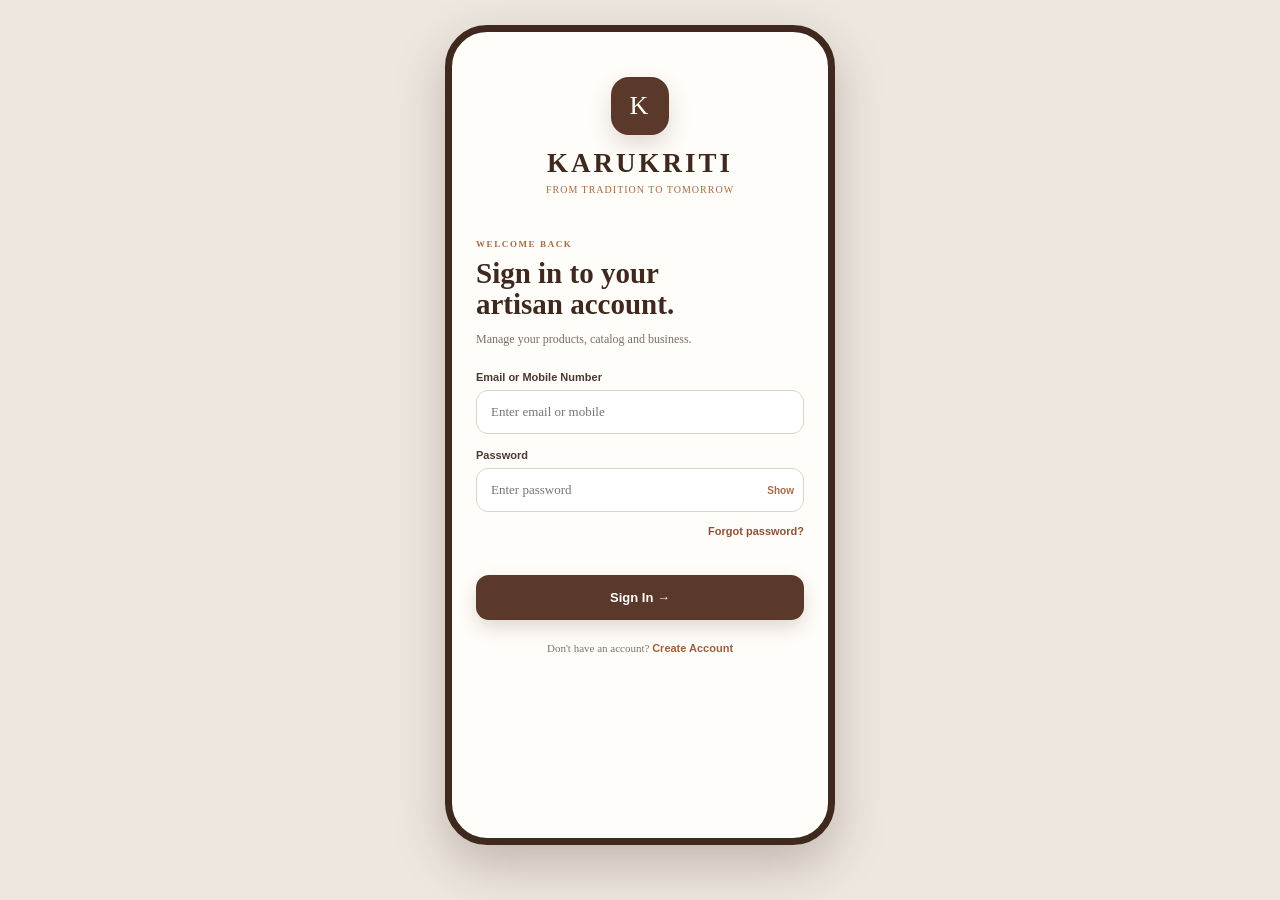
==== Frontend/index.html @ 4dae6626 "All new project uploaded" ====
<!DOCTYPE html>
<html lang="en">

<head>

    <meta charset="UTF-8">

    <meta
        name="viewport"
        content="width=device-width, initial-scale=1.0"
    >

    <title>Karukriti</title>

    <link
        rel="stylesheet"
        href="style.css"
    >

</head>


<body>


<!-- MOBILE APP FRAME -->

<div class="app-shell">


    <!-- ================= HEADER ================= -->

    <header class="home-header">

        <div>

            <div class="brand">
                KARUKRITI
            </div>

            <div class="tagline">
                From Tradition to Tomorrow
            </div>

        </div>


        <div class="notification">
            ♡
        </div>

    </header>



    <!-- ================= MAIN CONTENT ================= -->

    <main class="home-main">


        <!-- GREETING -->

        <section class="welcome">

            <div class="welcome-small">
                NAMASTE, ARTISAN 👋
            </div>

            <h1>
                Let's turn your<br>
                craft into a story.
            </h1>

            <p>
                Showcase your handmade creations
                with the power of AI.
            </p>

        </section>



        <!-- AI HERO CARD -->

        <section class="ai-card">

            <div class="ai-badge">
                ✦ AI POWERED
            </div>


            <h2>
                Create Your<br>
                Smart Catalog
            </h2>


            <p>
                Turn your product photo and details
                into a professional catalog instantly.
            </p>


            <button
                class="hero-button"
                onclick="goTo('add-product.html')"
            >
                Create Catalog →
            </button>

        </section>



        <!-- QUICK ACTIONS -->

        <section class="home-section">

            <div class="section-title">
                Quick Actions
            </div>


            <div class="quick-grid">


                <!-- ADD PRODUCT -->

                <button
                    class="quick-card"
                    onclick="goTo('add-product.html')"
                >

                    <div class="quick-icon">
                        +
                    </div>

                    <strong>
                        Add Product
                    </strong>

                    <span>
                        Add your handmade product
                    </span>

                </button>



                <!-- VOICE -->

                <button
                    class="quick-card"
                    onclick="goTo('add-product.html')"
                >

                    <div class="quick-icon">
                        🎙
                    </div>

                    <strong>
                        Voice Input
                    </strong>

                    <span>
                        Describe your product easily
                    </span>

                </button>


            </div>

        </section>



        <!-- MY PRODUCTS -->

        <section class="home-section">


            <div class="products-heading">

                <div>

                    <div class="section-title">
                        My Products
                    </div>

                    <div class="section-subtitle">
                        Your digital shelf
                    </div>

                </div>


                <button
                    class="view-all"
                    onclick="goTo('products.html')"
                >
                    View All →
                </button>

            </div>



            <!-- PRODUCT PREVIEW -->

            <div
                id="homeProducts"
                class="home-product-list"
            >
            </div>


        </section>


    </main>



    <!-- ================= BOTTOM NAVIGATION ================= -->

    <nav class="bottom-nav">


        <!-- HOME -->

        <button
            class="nav-item active"
            onclick="goTo('index.html')"
        >

            <span>⌂</span>

            <small>
                Home
            </small>

        </button>



        <!-- PRODUCTS -->

        <button
            class="nav-item"
            onclick="goTo('products.html')"
        >

            <span>▣</span>

            <small>
                Products
            </small>

        </button>



        <!-- CENTER PLUS -->

        <button
            class="nav-add"
            onclick="goTo('add-product.html')"
            aria-label="Add Product"
        >

            <span>
                +
            </span>

        </button>



        <!-- ORDERS -->

        <button
            class="nav-item"
            onclick="goTo('orders.html')"
        >

            <span>♧</span>

            <small>
                Orders
            </small>

        </button>



        <!-- PROFILE -->

        <button
            class="nav-item"
            onclick="goTo('profile.html')"
        >

            <span>♙</span>

            <small>
                Profile
            </small>

        </button>


    </nav>


</div>



<!-- JAVASCRIPT -->

<script src="script.js"></script>


</body>

</html>
---- Frontend/style.css ----
* {
    margin: 0;
    padding: 0;
    box-sizing: border-box;
}

html,
body {
    width: 100%;
    min-height: 100%;
}

body {
    background: #eee7df;
    font-family: Arial, Helvetica, sans-serif;
    color: #3f291f;
}


/* =========================================
   MOBILE PHONE APP
========================================= */

.app-shell {
    width: 390px;
    height: 820px;

    position: relative;

    margin: 25px auto;

    background: #fffdf9;

    border: 7px solid #3f291f;

    border-radius: 42px;

    overflow: hidden;

    box-shadow:
        0 20px 50px rgba(63, 41, 31, 0.25);
}


/* =========================================
   HOME HEADER
========================================= */

.home-header {
    height: 72px;

    padding: 17px 20px;

    display: flex;

    align-items: center;

    justify-content: space-between;
}


.brand {
    font-family: Georgia, serif;

    font-size: 21px;

    font-weight: bold;

    letter-spacing: 1px;

    color: #6f4632;
}


.tagline {
    margin-top: 2px;

    font-family: Georgia, serif;

    font-size: 8px;

    letter-spacing: .8px;

    color: #a18368;
}


.notification {
    width: 34px;
    height: 34px;

    border-radius: 50%;

    background: #f5ede3;

    display: flex;

    align-items: center;

    justify-content: center;

    color: #6f4632;

    font-size: 17px;
}


/* =========================================
   MAIN
========================================= */

.home-main {
    height: calc(100% - 140px);

    overflow-y: auto;

    padding: 4px 18px 90px;

    scrollbar-width: none;
}

.home-main::-webkit-scrollbar {
    display: none;
}


/* =========================================
   WELCOME
========================================= */

.welcome {
    padding: 10px 2px 18px;
}


.welcome-small {
    font-size: 8px;

    font-weight: bold;

    letter-spacing: 1.3px;

    color: #a18368;

    margin-bottom: 7px;
}


.welcome h1 {
    font-family: Georgia, serif;

    font-size: 28px;

    line-height: 1.12;

    color: #3f291f;

    margin-bottom: 8px;
}


.welcome p {
    font-size: 10px;

    line-height: 1.5;

    color: #8d7b6e;

    max-width: 270px;
}


/* =========================================
   AI CARD
========================================= */

.ai-card {
    background: #6f4632;

    border-radius: 22px;

    padding: 21px 20px;

    color: white;

    min-height: 185px;

    position: relative;

    overflow: hidden;

    margin-bottom: 22px;
}


.ai-card::after {
    content: "";

    position: absolute;

    width: 120px;
    height: 120px;

    border: 1px solid rgba(255,255,255,.12);

    border-radius: 50%;

    right: -45px;
    top: -45px;
}


.ai-badge {
    font-size: 8px;

    letter-spacing: 1.4px;

    font-weight: bold;

    opacity: .8;

    margin-bottom: 8px;
}


.ai-card h2 {
    font-family: Georgia, serif;

    font-size: 24px;

    line-height: 1.1;

    margin-bottom: 8px;
}


.ai-card p {
    font-size: 9px;

    line-height: 1.5;

    max-width: 235px;

    opacity: .85;

    margin-bottom: 14px;
}


.hero-button {
    border: none;

    background: #f3e5d3;

    color: #6f4632;

    border-radius: 20px;

    padding: 10px 15px;

    font-size: 9px;

    font-weight: bold;

    cursor: pointer;
}


/* =========================================
   SECTION
========================================= */

.home-section {
    margin-bottom: 21px;
}


.section-title {
    font-family: Georgia, serif;

    font-size: 20px;

    font-weight: bold;

    color: #3f291f;

    margin-bottom: 4px;
}


.section-subtitle {
    font-size: 8px;

    color: #9b8a7d;
}


/* =========================================
   QUICK ACTIONS
========================================= */

.quick-grid {
    display: grid;

    grid-template-columns: 1fr 1fr;

    gap: 10px;

    margin-top: 11px;
}


.quick-card {
    border: 1px solid #eadfd4;

    background: #fff;

    border-radius: 17px;

    min-height: 122px;

    padding: 14px;

    text-align: left;

    cursor: pointer;

    display: flex;

    flex-direction: column;

    align-items: flex-start;
}


.quick-card:hover {
    background: #fffaf3;
}


.quick-icon {
    width: 34px;
    height: 34px;

    border-radius: 11px;

    background: #f5ede3;

    display: flex;

    align-items: center;

    justify-content: center;

    color: #6f4632;

    font-size: 20px;

    margin-bottom: 12px;
}


.quick-card strong {
    font-size: 12px;

    color: #3f291f;

    margin-bottom: 5px;
}


.quick-card span {
    font-size: 8px;

    line-height: 1.4;

    color: #9a887b;
}


/* =========================================
   PRODUCTS HEADING
========================================= */

.products-heading {
    display: flex;

    align-items: flex-end;

    justify-content: space-between;

    margin-bottom: 11px;
}


.view-all {
    border: none;

    background: transparent;

    color: #6f4632;

    font-size: 9px;

    font-weight: bold;

    cursor: pointer;
}


/* =========================================
   HOME PRODUCT LIST
========================================= */

.home-product-list {
    display: flex;

    flex-direction: column;

    gap: 9px;
}


.home-product {
    min-height: 82px;

    background: #fff;

    border: 1px solid #eadfd4;

    border-radius: 16px;

    padding: 10px;

    display: flex;

    align-items: center;

    gap: 12px;
}


.home-product-icon {
    width: 58px;
    height: 58px;

    border-radius: 14px;

    background: #f3e9dc;

    display: flex;

    align-items: center;

    justify-content: center;

    font-size: 27px;

    flex-shrink: 0;
}


.home-product-info {
    display: flex;

    flex-direction: column;

    gap: 3px;

    min-width: 0;
}


.home-product-info strong {
    font-family: Georgia, serif;

    font-size: 11px;

    line-height: 1.3;

    color: #3f291f;
}


.home-product-info span {
    font-size: 8px;

    color: #9b897b;
}


.home-product-info b {
    font-size: 11px;

    color: #6f4632;
}


/* =========================================
   BOTTOM NAVIGATION
========================================= */

.bottom-nav {
    position: absolute;

    left: 0;
    right: 0;
    bottom: 0;

    height: 70px;

    background: rgba(255, 253, 249, .98);

    border-top: 1px solid #e8ddd2;

    display: grid;

    grid-template-columns:
        1fr 1fr 1fr 1fr 1fr;

    align-items: center;

    padding: 5px 7px;

    z-index: 100;
}


.nav-item {
    height: 58px;

    border: none;

    background: transparent;

    color: #a18f82;

    display: flex;

    flex-direction: column;

    align-items: center;

    justify-content: center;

    gap: 4px;

    cursor: pointer;
}


.nav-item span {
    font-size: 18px;

    line-height: 1;
}


.nav-item small {
    font-size: 7px;

    font-weight: bold;
}


.nav-item.active {
    color: #6f4632;
}


/* =========================================
   CENTER PLUS
========================================= */

.nav-add {
    width: 50px;
    height: 50px;

    justify-self: center;

    align-self: center;

    border-radius: 50%;

    background: #6f4632;

    color: white;

    box-shadow:
        0 7px 16px rgba(63, 41, 31, .25);

    display: flex;

    align-items: center;

    justify-content: center;
}


.nav-add span {
    font-size: 29px;

    font-weight: 300;
}


.nav-add:hover {
    transform: scale(1.04);
}


/* =========================================
   COMMON OTHER PAGES
========================================= */

.top-header {
    height: 68px;

    padding: 15px 18px;

    display: flex;

    align-items: center;

    justify-content: space-between;
}


.brand-small {
    font-family: Georgia, serif;

    font-size: 19px;

    font-weight: bold;

    color: #6f4632;
}


.brand-small + .brand-tagline {
    font-size: 7px;

    color: #a18368;

    letter-spacing: .7px;
}


.header-icon {
    width: 34px;
    height: 34px;

    border-radius: 50%;

    border: 1px solid #e2d3c5;

    background: #f8f1e7;

    color: #6f4632;

    font-size: 20px;

    cursor: pointer;
}


/* =========================================
   RESPONSIVE
========================================= */

@media (max-height: 850px) {

    .app-shell {
        height: calc(100vh - 20px);

        margin: 10px auto;
    }

}


@media (max-width: 430px) {

    body {
        background: #fffdf9;
    }

    .app-shell {
        width: 100vw;

        height: 100vh;

        margin: 0;

        border: none;

        border-radius: 0;

        box-shadow: none;
    }

}
/* =========================================
   SMART CATALOG PAGE
========================================= */

.catalog-main {
    height: calc(100% - 140px);

    overflow-y: auto;

    padding: 12px 18px 95px;

    scrollbar-width: none;
}

.catalog-main::-webkit-scrollbar {
    display: none;
}


.catalog-title {
    font-family: Georgia, serif;

    font-size: 27px;

    line-height: 1.12;

    color: #3f291f;

    margin-bottom: 7px;
}


.catalog-subtitle {
    font-size: 10px;

    line-height: 1.5;

    color: #8d7b6e;

    margin-bottom: 17px;
}


/* CATALOG CARD */

.catalog-card {
    background: white;

    border: 1px solid #eadfd4;

    border-radius: 21px;

    overflow: hidden;

    margin-bottom: 15px;

    box-shadow:
        0 5px 18px rgba(63, 41, 31, .06);
}


.catalog-image-wrap {
    width: 100%;

    height: 190px;

    background: #f4eadf;

    position: relative;

    overflow: hidden;
}


.catalog-image-wrap img {
    width: 100%;

    height: 100%;

    object-fit: cover;

    display: block;
}


.ai-photo-badge {
    position: absolute;

    left: 10px;
    bottom: 10px;

    background: rgba(63, 41, 31, .85);

    color: white;

    border-radius: 15px;

    padding: 6px 9px;

    font-size: 8px;

    font-weight: bold;
}


.catalog-content {
    padding: 16px;
}


.catalog-category {
    display: inline-block;

    background: #f4eadf;

    color: #8b6248;

    padding: 5px 9px;

    border-radius: 12px;

    font-size: 8px;

    font-weight: bold;

    margin-bottom: 8px;
}


.catalog-content h2 {
    font-family: Georgia, serif;

    font-size: 20px;

    color: #3f291f;

    line-height: 1.2;

    margin-bottom: 8px;
}


.catalog-content p {
    font-size: 9px;

    line-height: 1.55;

    color: #827166;

    margin-bottom: 15px;
}


/* PRICE */

.price-section {
    border-top: 1px solid #eee3d8;

    padding-top: 13px;

    display: flex;

    align-items: center;

    justify-content: space-between;
}


.price-label {
    display: block;

    font-size: 8px;

    color: #9b897b;

    margin-bottom: 3px;
}


.price-section strong {
    font-family: Georgia, serif;

    font-size: 23px;

    color: #6f4632;
}


.price-tag {
    background: #edf3e8;

    color: #58704e;

    border-radius: 12px;

    padding: 6px 8px;

    font-size: 7px;

    font-weight: bold;
}


/* MARKET RANGE */

.market-range {
    display: flex;

    justify-content: space-between;

    align-items: center;

    margin-top: 10px;

    padding-top: 10px;

    border-top: 1px solid #f0e7df;

    font-size: 8px;

    color: #9b897b;
}


.market-range strong {
    font-size: 9px;

    color: #6f4632;
}


/* FEATURES */

.catalog-features {
    display: flex;

    flex-direction: column;

    gap: 8px;

    margin-bottom: 15px;
}


.feature-item {
    min-height: 55px;

    background: #fff;

    border: 1px solid #eadfd4;

    border-radius: 14px;

    padding: 9px 11px;

    display: flex;

    align-items: center;

    gap: 10px;
}


.feature-icon {
    width: 32px;
    height: 32px;

    flex-shrink: 0;

    border-radius: 10px;

    background: #f4eadf;

    color: #6f4632;

    display: flex;

    align-items: center;

    justify-content: center;

    font-weight: bold;

    font-size: 14px;
}


.feature-item div:nth-child(2) {
    flex: 1;
}


.feature-item strong {
    display: block;

    font-size: 10px;

    color: #4a3024;

    margin-bottom: 3px;
}


.feature-item span {
    display: block;

    font-size: 7px;

    color: #9b897b;
}


.feature-item b {
    color: #64845b;

    font-size: 13px;
}


/* PUBLISH */

.publish-button {
    width: 100%;

    border: none;

    background: #6f4632;

    color: white;

    padding: 13px;

    border-radius: 18px;

    font-size: 11px;

    font-weight: bold;

    cursor: pointer;

    margin-bottom: 8px;
}


.publish-button span {
    margin-left: 7px;

    font-size: 15px;
}


.edit-catalog-button {
    width: 100%;

    border: 1px solid #d9c7b6;

    background: transparent;

    color: #6f4632;

    padding: 10px;

    border-radius: 17px;

    font-size: 9px;

    font-weight: bold;

    cursor: pointer;

    margin-bottom: 8px;
}
/* =========================================
   PRODUCTS MOBILE PAGE
========================================= */

.products-main {
    height: calc(100% - 140px);

    overflow-y: auto;

    padding: 14px 18px 95px;

    scrollbar-width: none;
}

.products-main::-webkit-scrollbar {
    display: none;
}


/* PAGE HEADING */

.products-heading {
    margin-bottom: 15px;
}

.products-heading h1 {
    font-family: Georgia, serif;

    font-size: 28px;

    color: #3f291f;

    margin: 0 0 4px;
}

.products-heading p {
    font-size: 9px;

    color: #9a887b;

    margin: 0;
}


/* SELLER */

.seller-card {
    position: relative;

    display: flex;

    align-items: center;

    gap: 11px;

    background: #fffaf4;

    border: 1px solid #eadfd4;

    border-radius: 18px;

    padding: 12px;

    margin-bottom: 12px;
}


.seller-avatar {
    width: 45px;
    height: 45px;

    flex-shrink: 0;

    border-radius: 50%;

    background: #eadbc9;

    display: flex;

    align-items: center;

    justify-content: center;

    color: #6f4632;

    font-family: Georgia, serif;

    font-weight: bold;

    font-size: 15px;
}


.seller-info {
    flex: 1;
}


.seller-info h2 {
    margin: 0 0 3px;

    font-family: Georgia, serif;

    font-size: 14px;

    color: #3f291f;
}


.seller-info p {
    margin: 0 0 2px;

    font-size: 8px;

    color: #6f625a;
}


.seller-info span {
    font-size: 7px;

    color: #a08e80;
}


.verified-mark {
    width: 21px;
    height: 21px;

    border-radius: 50%;

    background: #6f4632;

    color: white;

    display: flex;

    align-items: center;

    justify-content: center;

    font-size: 10px;
}


/* STATS */

.product-stats {
    display: grid;

    grid-template-columns:
        repeat(3, 1fr);

    gap: 7px;

    margin-bottom: 20px;
}


.stat-box {
    background: white;

    border: 1px solid #eadfd4;

    border-radius: 13px;

    padding: 10px 5px;

    text-align: center;
}


.stat-box strong {
    display: block;

    font-family: Georgia, serif;

    color: #6f4632;

    font-size: 15px;

    margin-bottom: 3px;
}


.stat-box span {
    display: block;

    font-size: 7px;

    color: #9a887b;

    text-transform: uppercase;

    letter-spacing: .5px;
}


/* COLLECTION */

.section-heading {
    display: flex;

    justify-content: space-between;

    align-items: end;

    margin-bottom: 11px;
}


.section-heading span {
    display: block;

    font-size: 7px;

    font-weight: bold;

    letter-spacing: 1.2px;

    color: #a0836c;

    margin-bottom: 3px;
}


.section-heading h2 {
    margin: 0;

    font-family: Georgia, serif;

    font-size: 22px;

    color: #3f291f;
}


.section-heading button {
    border: none;

    background: #f1e6da;

    color: #6f4632;

    border-radius: 13px;

    padding: 7px 10px;

    font-size: 8px;

    font-weight: bold;

    cursor: pointer;
}


/* PRODUCT GRID */

.product-grid {
    display: flex;

    flex-direction: column;

    gap: 9px;
}


/* PRODUCT CARD */

.product-card {
    position: relative;

    display: flex;

    align-items: center;

    gap: 11px;

    min-height: 83px;

    padding: 10px;

    background: white;

    border: 1px solid #eadfd4;

    border-radius: 17px;

    box-shadow:
        0 4px 15px rgba(63,41,31,.05);
}


.product-image {
    width: 64px;
    height: 64px;

    flex-shrink: 0;

    border-radius: 13px;

    background: #f2e7da;

    display: flex;

    align-items: center;

    justify-content: center;

    overflow: hidden;

    font-size: 23px;
}


.product-image img {
    width: 100%;
    height: 100%;

    object-fit: cover;
}


.product-card-body {
    flex: 1;

    min-width: 0;
}


.product-category {
    display: inline-block;

    font-size: 7px;

    color: #8c6953;

    background: #f5ece3;

    border-radius: 8px;

    padding: 3px 6px;

    margin-bottom: 4px;
}


.product-card-body h3 {
    margin: 0 0 4px;

    font-family: Georgia, serif;

    font-size: 12px;

    color: #3f291f;

    white-space: nowrap;

    overflow: hidden;

    text-overflow: ellipsis;
}


.product-price {
    font-size: 12px;

    font-weight: bold;

    color: #6f4632;
}


.product-status {
    display: inline-block;

    margin-top: 4px;

    font-size: 7px;

    color: #58704e;

    background: #edf3e8;

    padding: 3px 6px;

    border-radius: 8px;
}


.product-card .edit-btn {
    position: absolute;

    right: 10px;

    bottom: 10px;

    border: none;

    background: transparent;

    color: #8b6b56;

    font-size: 8px;

    cursor: pointer;
}


/* EMPTY */

.empty-products {
    text-align: center;

    background: #fffaf4;

    border: 1px dashed #dbc8b7;

    border-radius: 18px;

    padding: 25px 18px;

    margin-top: 10px;
}


.empty-icon {
    font-size: 29px;

    margin-bottom: 7px;
}


.empty-products h3 {
    font-family: Georgia, serif;

    color: #4a3024;

    font-size: 15px;

    margin: 0 0 5px;
}


.empty-products p {
    color: #9a887b;

    font-size: 8px;

    line-height: 1.5;

    margin: 0 auto 13px;

    max-width: 220px;
}


.primary-btn {
    border: none;

    background: #6f4632;

    color: white;

    border-radius: 15px;

    padding: 9px 13px;

    font-size: 8px;

    font-weight: bold;

    cursor: pointer;
}
/* =========================================
   PROFILE MOBILE PAGE
========================================= */

.profile-main {
    height: calc(100% - 140px);

    overflow-y: auto;

    padding: 14px 18px 95px;

    scrollbar-width: none;
}

.profile-main::-webkit-scrollbar {
    display: none;
}


.profile-page-title {
    margin-bottom: 15px;
}

.profile-page-title > span {
    display: block;

    font-size: 7px;

    font-weight: bold;

    letter-spacing: 1.3px;

    color: #a0836c;

    margin-bottom: 4px;
}

.profile-page-title h1 {
    font-family: Georgia, serif;

    font-size: 28px;

    color: #3f291f;
}


/* PROFILE */

.profile-main-card {
    position: relative;

    display: flex;

    align-items: center;

    gap: 11px;

    background: #fffaf4;

    border: 1px solid #eadfd4;

    border-radius: 19px;

    padding: 15px 12px;

    margin-bottom: 9px;
}


.profile-avatar {
    width: 54px;
    height: 54px;

    flex-shrink: 0;

    border-radius: 50%;

    background: #eadbc9;

    display: flex;

    align-items: center;

    justify-content: center;

    font-family: Georgia, serif;

    font-size: 17px;

    font-weight: bold;

    color: #6f4632;
}


.profile-details {
    flex: 1;

    min-width: 0;
}


.profile-details h2 {
    font-family: Georgia, serif;

    font-size: 15px;

    color: #3f291f;

    margin-bottom: 3px;
}


.profile-details p {
    font-size: 8px;

    color: #706259;

    margin-bottom: 3px;
}


.profile-details span {
    font-size: 7px;

    color: #9a887b;
}


.edit-profile-btn {
    border: 1px solid #d9c7b6;

    background: white;

    color: #6f4632;

    border-radius: 12px;

    padding: 6px 8px;

    font-size: 7px;

    font-weight: bold;

    cursor: pointer;
}


/* VERIFIED */

.verified-profile {
    display: flex;

    align-items: center;

    gap: 9px;

    padding: 10px 12px;

    background: #f1f5ed;

    border-radius: 14px;

    margin-bottom: 10px;
}


.verified-icon {
    width: 28px;
    height: 28px;

    border-radius: 50%;

    background: #6b865f;

    color: white;

    display: flex;

    align-items: center;

    justify-content: center;

    font-size: 12px;
}


.verified-profile strong {
    display: block;

    font-size: 9px;

    color: #4e6547;

    margin-bottom: 2px;
}


.verified-profile span {
    display: block;

    font-size: 7px;

    color: #80917a;
}


/* STATS */

.profile-stats {
    display: grid;

    grid-template-columns: repeat(3, 1fr);

    gap: 7px;

    margin-bottom: 17px;
}


.profile-stat {
    background: white;

    border: 1px solid #eadfd4;

    border-radius: 13px;

    text-align: center;

    padding: 10px 4px;
}


.profile-stat strong {
    display: block;

    font-family: Georgia, serif;

    font-size: 17px;

    color: #6f4632;

    margin-bottom: 3px;
}


.profile-stat span {
    font-size: 7px;

    color: #9a887b;

    text-transform: uppercase;
}


/* AI MANAGER */

.business-manager {
    background: #6f4632;

    border-radius: 19px;

    padding: 16px;

    color: white;

    margin-bottom: 18px;
}


.manager-top {
    display: flex;

    align-items: center;

    gap: 9px;

    margin-bottom: 10px;
}


.manager-icon {
    width: 35px;
    height: 35px;

    border-radius: 11px;

    background: rgba(255,255,255,.14);

    display: flex;

    align-items: center;

    justify-content: center;

    font-size: 17px;
}


.manager-top span {
    display: block;

    font-size: 6px;

    letter-spacing: 1.2px;

    opacity: .7;

    margin-bottom: 3px;
}


.manager-top h2 {
    font-family: Georgia, serif;

    font-size: 14px;
}


.business-manager p {
    font-size: 8px;

    line-height: 1.5;

    opacity: .82;

    margin-bottom: 12px;
}


.business-manager button {
    border: none;

    background: #f3e5d3;

    color: #6f4632;

    border-radius: 14px;

    padding: 9px 11px;

    font-size: 8px;

    font-weight: bold;

    cursor: pointer;
}


/* SETTINGS */

.settings-section {
    margin-bottom: 17px;
}


.settings-title {
    font-size: 7px;

    font-weight: bold;

    letter-spacing: 1.2px;

    color: #a0836c;

    margin-bottom: 8px;
}


.settings-list {
    background: white;

    border: 1px solid #eadfd4;

    border-radius: 16px;

    overflow: hidden;
}


.setting-item {
    width: 100%;

    border: none;

    border-bottom: 1px solid #f0e7df;

    background: white;

    padding: 10px 11px;

    display: flex;

    align-items: center;

    justify-content: space-between;

    cursor: pointer;
}


.setting-item:last-child {
    border-bottom: none;
}


.setting-left {
    display: flex;

    align-items: center;

    gap: 9px;
}


.setting-icon {
    width: 30px;
    height: 30px;

    border-radius: 9px;

    background: #f5ede3;

    display: flex;

    align-items: center;

    justify-content: center;

    color: #6f4632;

    font-size: 13px;
}


.setting-item strong {
    display: block;

    text-align: left;

    font-size: 9px;

    color: #4a3024;

    margin-bottom: 2px;
}


.setting-item span {
    display: block;

    text-align: left;

    font-size: 7px;

    color: #9a887b;
}


.setting-item > b {
    color: #aa9586;

    font-size: 15px;
}


/* ABOUT */

.about-card {
    text-align: center;

    background: #fffaf4;

    border: 1px solid #eadfd4;

    border-radius: 17px;

    padding: 16px 12px;

    margin-bottom: 8px;
}


.about-logo {
    width: 31px;
    height: 31px;

    margin: 0 auto 7px;

    border-radius: 10px;

    background: #6f4632;

    color: white;

    display: flex;

    align-items: center;

    justify-content: center;

    font-family: Georgia, serif;

    font-weight: bold;
}


.about-card h3 {
    font-family: Georgia, serif;

    font-size: 12px;

    color: #4a3024;

    margin-bottom: 4px;
}


.about-card p {
    font-size: 8px;

    color: #9a887b;

    margin-bottom: 6px;
}


.about-card small {
    font-size: 6px;

    color: #b09e90;
}
/* =====================================================
   ADD PRODUCT PAGE - UI FIX
   ===================================================== */

.add-product-main {
    padding: 22px 20px 105px;
    overflow-y: auto;
    height: calc(100% - 70px);
}

.step-label {
    font-size: 11px;
    font-weight: 800;
    letter-spacing: 1.5px;
    color: #a66a45;
    margin-bottom: 8px;
}

.add-title {
    font-family: Georgia, "Times New Roman", serif;
    font-size: 32px;
    line-height: 1.05;
    color: #3f291f;
    margin: 0 0 10px;
    font-weight: 700;
}

.add-subtitle {
    font-size: 14px;
    line-height: 1.5;
    color: #766a62;
    margin: 0 0 20px;
}


/* PHOTO UPLOAD */

.upload-card {
    position: relative;
    background: #f7eee4;
    border: 1.5px dashed #c99c79;
    border-radius: 20px;
    min-height: 170px;
    padding: 18px;
    text-align: center;
    margin-bottom: 20px;
    overflow: hidden;
}

.upload-card input[type="file"] {
    display: none;
}

.upload-card label {
    cursor: pointer;
    display: flex;
    flex-direction: column;
    align-items: center;
    justify-content: center;
    min-height: 130px;
}

.upload-icon {
    width: 55px;
    height: 55px;
    border-radius: 50%;
    background: #ead8c6;
    display: flex;
    align-items: center;
    justify-content: center;
    font-size: 25px;
    margin-bottom: 10px;
}

.upload-card strong {
    display: block;
    font-size: 15px;
    color: #3f291f;
    margin-bottom: 5px;
}

.upload-card p {
    font-size: 12px;
    color: #8a7a70;
    margin: 0;
}

.upload-button {
    display: inline-block;
    margin-top: 12px;
    padding: 9px 17px;
    background: #5a382a;
    color: white;
    border-radius: 10px;
    font-size: 12px;
    font-weight: 700;
}


/* IMAGE PREVIEW */

.image-preview {
    width: 100%;
    min-height: 150px;
    border-radius: 16px;
    overflow: hidden;
    margin-bottom: 10px;
}

.image-preview img {
    width: 100%;
    height: 180px;
    object-fit: cover;
    display: block;
}


/* FORM */

.form-group {
    margin-bottom: 17px;
}

.form-group label,
.label-row label {
    display: block;
    font-size: 12px;
    font-weight: 800;
    color: #4a3930;
    margin-bottom: 7px;
}

.form-group input,
.form-group select,
.form-group textarea {
    width: 100%;
    box-sizing: border-box;
    border: 1px solid #dfd2c8;
    background: #fffdf9;
    border-radius: 12px;
    padding: 13px 14px;
    font-family: inherit;
    font-size: 14px;
    color: #3f291f;
    outline: none;
}

.form-group input:focus,
.form-group select:focus,
.form-group textarea:focus {
    border-color: #a66a45;
    box-shadow: 0 0 0 3px rgba(166, 106, 69, 0.10);
}

.form-group textarea {
    min-height: 105px;
    resize: vertical;
}


/* PRICE */

.price-input {
    position: relative;
}

.price-input span {
    position: absolute;
    left: 14px;
    top: 50%;
    transform: translateY(-50%);
    font-weight: 700;
    color: #76513d;
}

.price-input input {
    padding-left: 30px;
}


/* DESCRIPTION HEADER */

.label-row {
    display: flex;
    justify-content: space-between;
    align-items: center;
    margin-bottom: 7px;
}

.label-row label {
    margin-bottom: 0;
}


/* VOICE */

.voice-button {
    border: 1px solid #cfa88d;
    background: #f8eee5;
    color: #704735;
    border-radius: 9px;
    padding: 6px 10px;
    font-size: 11px;
    font-weight: 700;
    cursor: pointer;
}

.voice-button:hover {
    background: #ead8c6;
}


/* AI INFO */

.ai-info-box {
    display: flex;
    gap: 12px;
    align-items: flex-start;
    background: #f3e8db;
    border-radius: 15px;
    padding: 15px;
    margin: 18px 0;
}

.ai-info-box::before {
    content: "✦";
    width: 30px;
    height: 30px;
    min-width: 30px;
    border-radius: 50%;
    background: #5a382a;
    color: white;
    display: flex;
    align-items: center;
    justify-content: center;
}

.ai-info-box strong {
    display: block;
    font-size: 13px;
    color: #3f291f;
    margin-bottom: 4px;
}

.ai-info-box p {
    margin: 0;
    font-size: 11px;
    line-height: 1.45;
    color: #75685f;
}


/* GENERATE BUTTON */

.generate-button {
    width: 100%;
    border: none;
    background: #5a382a;
    color: white;
    border-radius: 14px;
    padding: 15px;
    font-size: 14px;
    font-weight: 800;
    letter-spacing: .2px;
    cursor: pointer;
    box-shadow: 0 8px 18px rgba(90, 56, 42, 0.18);
    margin-bottom: 10px;
}

.generate-button:hover {
    background: #472b20;
}

.generate-button:active {
    transform: scale(.98);
}


/* SCROLLBAR */

.add-product-main::-webkit-scrollbar {
    width: 4px;
}

.add-product-main::-webkit-scrollbar-thumb {
    background: #c9b2a2;
    border-radius: 10px;
}


/* MOBILE */

@media (max-width: 430px) {

    .add-product-main {
        padding-left: 18px;
        padding-right: 18px;
    }

    .add-title {
        font-size: 29px;
    }

}
/* =====================================================
   OTHER CATEGORY - COMING SOON
   ===================================================== */

.coming-soon-card {
    display: none;
    align-items: center;
    gap: 12px;

    background: linear-gradient(
        135deg,
        #f8eee4,
        #fffaf4
    );

    border: 1px solid #e2cbb9;
    border-radius: 16px;

    padding: 14px;
    margin-top: -7px;
    margin-bottom: 18px;

    animation: comingSoonIn 0.3s ease;
}


.coming-soon-icon {
    width: 42px;
    height: 42px;
    min-width: 42px;

    border-radius: 13px;

    background: #5a382a;
    color: #fff;

    display: flex;
    align-items: center;
    justify-content: center;

    font-size: 20px;

    box-shadow:
        0 6px 14px rgba(90, 56, 42, 0.18);
}


.coming-soon-content {
    flex: 1;
}


.coming-soon-badge {
    display: inline-block;

    font-size: 8px;
    font-weight: 800;
    letter-spacing: 1.2px;

    color: #9b6748;

    background: #ead8c6;

    padding: 4px 7px;
    border-radius: 5px;

    margin-bottom: 5px;
}


.coming-soon-content h3 {
    margin: 0 0 4px;

    font-size: 13px;
    font-weight: 800;

    color: #3f291f;
}


.coming-soon-content p {
    margin: 0;

    font-size: 10px;
    line-height: 1.4;

    color: #81736a;
}


@keyframes comingSoonIn {

    from {
        opacity: 0;
        transform: translateY(-5px);
    }

    to {
        opacity: 1;
        transform: translateY(0);
    }

}
/* =========================
   ORDERS PAGE
========================= */

.orders-main {
    padding: 22px 18px 105px;
    overflow-y: auto;
    height: calc(100% - 70px);
    box-sizing: border-box;
}

.orders-title {
    margin-bottom: 18px;
}

.orders-title h1 {
    font-family: Georgia, "Times New Roman", serif;
    font-size: 32px;
    color: #3f291f;
    margin: 3px 0 7px;
}

.orders-title p {
    margin: 0;
    color: #766a62;
    font-size: 13px;
}

/* STATS */

.order-stats {
    display: grid;
    grid-template-columns: repeat(3, 1fr);
    gap: 8px;
    margin-bottom: 14px;
}

.order-stat {
    background: #f8eee5;
    border: 1px solid #ead8c6;
    border-radius: 15px;
    padding: 14px 7px;
    text-align: center;
}

.order-stat strong {
    display: block;
    font-size: 21px;
    color: #5a382a;
    margin-bottom: 4px;
}

.order-stat span {
    font-size: 9px;
    color: #806f64;
}

/* REVENUE */

.revenue-card {
    display: flex;
    align-items: center;
    justify-content: space-between;
    background: #5a382a;
    color: white;
    border-radius: 17px;
    padding: 17px;
    margin-bottom: 23px;
    box-shadow: 0 8px 18px rgba(90,56,42,.18);
}

.revenue-card span {
    display: block;
    font-size: 10px;
    opacity: .75;
    margin-bottom: 4px;
}

.revenue-card strong {
    font-size: 25px;
}

.revenue-icon {
    width: 43px;
    height: 43px;
    border-radius: 13px;
    background: rgba(255,255,255,.14);
    display: flex;
    align-items: center;
    justify-content: center;
    font-size: 20px;
}

/* SECTION */

.orders-section .section-heading h2 {
    margin: 0 0 3px;
    font-size: 17px;
    color: #3f291f;
}

.orders-section .section-heading p {
    margin: 0 0 13px;
    font-size: 11px;
    color: #8a7a70;
}

/* ORDER CARD */

.order-list {
    display: flex;
    flex-direction: column;
    gap: 11px;
}

.order-card {
    display: flex;
    align-items: center;
    gap: 10px;
    background: #fff;
    border: 1px solid #eadfd7;
    border-radius: 15px;
    padding: 11px;
}

.order-icon {
    width: 43px;
    height: 43px;
    min-width: 43px;
    border-radius: 12px;
    background: #f5e9dc;
    display: flex;
    align-items: center;
    justify-content: center;
    font-size: 21px;
}

.order-info {
    flex: 1;
    min-width: 0;
}

.order-info > strong {
    font-size: 9px;
    color: #a66a45;
}

.order-info h3 {
    font-size: 12px;
    color: #3f291f;
    margin: 3px 0;
    white-space: nowrap;
    overflow: hidden;
    text-overflow: ellipsis;
}

.order-info span {
    font-size: 9px;
    color: #8a7a70;
}

.order-right {
    text-align: right;
}

.order-right > strong {
    display: block;
    font-size: 12px;
    color: #3f291f;
    margin-bottom: 5px;
}

.order-right small {
    display: inline-block;
    padding: 4px 6px;
    border-radius: 6px;
    font-size: 8px;
    font-weight: 800;
}

.status-confirmed {
    background: #e8f2e8;
    color: #46734a;
}

.status-processing {
    background: #f8ecd8;
    color: #9a6a32;
}

.status-delivered {
    background: #e8eee8;
    color: #55705a;
}

.orders-main::-webkit-scrollbar {
    width: 4px;
}

.orders-main::-webkit-scrollbar-thumb {
    background: #c9b2a2;
    border-radius: 10px;
}
/* =========================================
   KARUKRITI AUTH PAGES
========================================= */

.auth-shell {
    background: #fffdf9;
}

.auth-main {
    height: 100%;
    overflow-y: auto;
    box-sizing: border-box;
    padding: 35px 24px;
}

.auth-brand {
    text-align: center;
    padding-top: 10px;
    margin-bottom: 38px;
}

.auth-logo {
    width: 58px;
    height: 58px;
    border-radius: 18px;
    background: #5a382a;
    color: white;
    display: flex;
    align-items: center;
    justify-content: center;
    margin: 0 auto 13px;
    font-size: 26px;
    box-shadow: 0 10px 22px rgba(90,56,42,.18);
}

.auth-brand .brand {
    font-family: Georgia, "Times New Roman", serif;
    font-size: 27px;
    letter-spacing: 3px;
    color: #3f291f;
    font-weight: 700;
}

.auth-brand .tagline {
    font-size: 10px;
    letter-spacing: 1px;
    color: #a66a45;
    margin-top: 5px;
}

.auth-content {
    max-width: 100%;
}

.auth-welcome {
    margin-bottom: 23px;
}

.auth-welcome > span {
    font-size: 9px;
    font-weight: 800;
    letter-spacing: 1.6px;
    color: #a66a45;
}

.auth-welcome h1 {
    font-family: Georgia, "Times New Roman", serif;
    font-size: 29px;
    line-height: 1.08;
    color: #3f291f;
    margin: 7px 0 9px;
}

.auth-welcome p {
    margin: 0;
    color: #7c6e65;
    font-size: 12px;
    line-height: 1.5;
}

.auth-form {
    display: flex;
    flex-direction: column;
    gap: 15px;
}

.auth-field label {
    display: block;
    font-size: 11px;
    font-weight: 800;
    color: #4a3930;
    margin-bottom: 7px;
}

.auth-field input,
.auth-field select {
    width: 100%;
    box-sizing: border-box;
    padding: 13px 14px;
    border: 1px solid #dfd2c8;
    border-radius: 12px;
    background: #fff;
    color: #3f291f;
    font-family: inherit;
    font-size: 13px;
    outline: none;
}

.auth-field input:focus,
.auth-field select:focus {
    border-color: #a66a45;
    box-shadow: 0 0 0 3px rgba(166,106,69,.10);
}

.password-wrap {
    position: relative;
}

.password-wrap input {
    padding-right: 58px;
}

.password-wrap button {
    position: absolute;
    right: 10px;
    top: 50%;
    transform: translateY(-50%);
    border: none;
    background: transparent;
    color: #a66a45;
    font-size: 10px;
    font-weight: 800;
    cursor: pointer;
}

.auth-primary {
    width: 100%;
    border: none;
    border-radius: 13px;
    background: #5a382a;
    color: white;
    padding: 15px;
    font-size: 13px;
    font-weight: 800;
    cursor: pointer;
    margin-top: 3px;
    box-shadow: 0 8px 18px rgba(90,56,42,.18);
}

.auth-primary:hover {
    background: #472b20;
}

.auth-primary:active {
    transform: scale(.98);
}

.auth-divider {
    display: flex;
    align-items: center;
    gap: 10px;
    margin: 20px 0 13px;
}

.auth-divider::before,
.auth-divider::after {
    content: "";
    flex: 1;
    height: 1px;
    background: #e6ddd6;
}

.auth-divider span {
    font-size: 9px;
    color: #a08f83;
    font-weight: 700;
}

.auth-demo {
    width: 100%;
    border: 1px solid #d8c2b1;
    background: #f9f0e8;
    color: #704735;
    padding: 13px;
    border-radius: 12px;
    font-size: 11px;
    font-weight: 800;
    cursor: pointer;
}

.auth-bottom {
    text-align: center;
    font-size: 11px;
    color: #80736b;
    margin-top: 22px;
}

.auth-bottom button {
    border: none;
    background: none;
    color: #a05f3d;
    font-weight: 800;
    cursor: pointer;
    font-size: 11px;
}

.auth-message {
    display: none;
    padding: 10px 12px;
    border-radius: 10px;
    background: #f8e8e3;
    color: #984d3c;
    font-size: 10px;
    margin-bottom: 13px;
}

.auth-message.success {
    display: block;
    background: #e9f2e8;
    color: #4d724f;
}

.auth-message.error {
    display: block;
    background: #f8e8e3;
    color: #984d3c;
}

.auth-top {
    display: flex;
    justify-content: space-between;
    align-items: center;
    margin-bottom: 28px;
}

.auth-back {
    width: 36px;
    height: 36px;
    border: 1px solid #dfd2c8;
    background: white;
    border-radius: 11px;
    color: #5a382a;
    font-size: 18px;
    cursor: pointer;
}

.auth-mini-brand {
    font-family: Georgia, "Times New Roman", serif;
    font-weight: 700;
    letter-spacing: 2px;
    color: #3f291f;
    font-size: 15px;
}

.signup-content {
    padding-bottom: 25px;
}

@media (max-width:430px) {

    .auth-main {
        padding: 28px 20px;
    }

    .auth-brand {
        margin-bottom: 30px;
    }

    .auth-welcome h1 {
        font-size: 27px;
    }
}
/* LOGOUT */

.profile-logout-section {
    margin-top: 22px;
    text-align: center;
}

.logout-button {
    width: 100%;
    border: 1px solid #dfc7b6;
    background: #fff7f1;
    color: #8d5037;
    border-radius: 13px;
    padding: 13px;
    font-size: 12px;
    font-weight: 800;
    cursor: pointer;
}

.logout-button:hover {
    background: #f8e9de;
}

.profile-logout-section p {
    font-size: 9px;
    color: #9a8b82;
    margin-top: 8px;
}
/* ================================
   FORGOT PASSWORD
================================ */

.forgot-row {
    text-align: right;
    margin-top: -6px;
    margin-bottom: 18px;
}

.forgot-row a {
    color: #8d5037;
    text-decoration: none;
    font-size: 11px;
    font-weight: 800;
}

.forgot-row a:hover {
    text-decoration: underline;
}

.auth-subtext {
    font-size: 11px;
    line-height: 1.6;
    color: #8f8178;
    margin-top: 10px;
    max-width: 300px;
}

.small-brand {
    margin-top: 15px;
}

.otp-info {
    background: #fff7f0;
    border: 1px solid #ead6c7;
    border-radius: 14px;
    padding: 14px;
    margin-bottom: 18px;
}

.otp-info span {
    display: block;
    font-size: 9px;
    font-weight: 900;
    letter-spacing: 1.5px;
    color: #9b6248;
    margin-bottom: 7px;
}

.otp-info p {
    font-size: 10px;
    color: #7d7068;
    margin: 0 0 7px;
}

.otp-info strong {
    font-size: 13px;
    color: #4a3025;
    letter-spacing: 2px;
}

.auth-top {
    display: flex;
    align-items: center;
    justify-content: space-between;
    margin-bottom: 10px;
}

.auth-back {
    width: 38px;
    height: 38px;
    border: 1px solid #eadbd0;
    background: #fffaf6;
    border-radius: 12px;
    font-size: 20px;
    color: #4a3025;
    cursor: pointer;
}

.auth-mini-brand {
    font-size: 11px;
    font-weight: 900;
    letter-spacing: 2px;
    color: #5b3829;
}
/* ===== KARUKRITI PREMIUM FONT RESTORE ===== */

body {
    font-family: Georgia, "Times New Roman", serif;
}

button,
input,
select,
textarea,
.nav-label,
.auth-field label,
.auth-primary,
.auth-demo,
.forgot-row a {
    font-family: Arial, Helvetica, sans-serif;
}

/* Premium serif headings */
.auth-welcome h1,
.auth-brand h1,
.top-header h1,
.section-title,
.home-title,
.catalog-title {
    font-family: Georgia, "Times New Roman", serif;
    font-weight: 700;
}

/* Karukriti brand */
.auth-brand,
.brand-small,
.auth-mini-brand {
    font-family: Georgia, "Times New Roman", serif;
    letter-spacing: 2px;
}

/* Tagline */
.auth-brand p,
.brand-tagline {
    font-family: Georgia, "Times New Roman", serif;
}
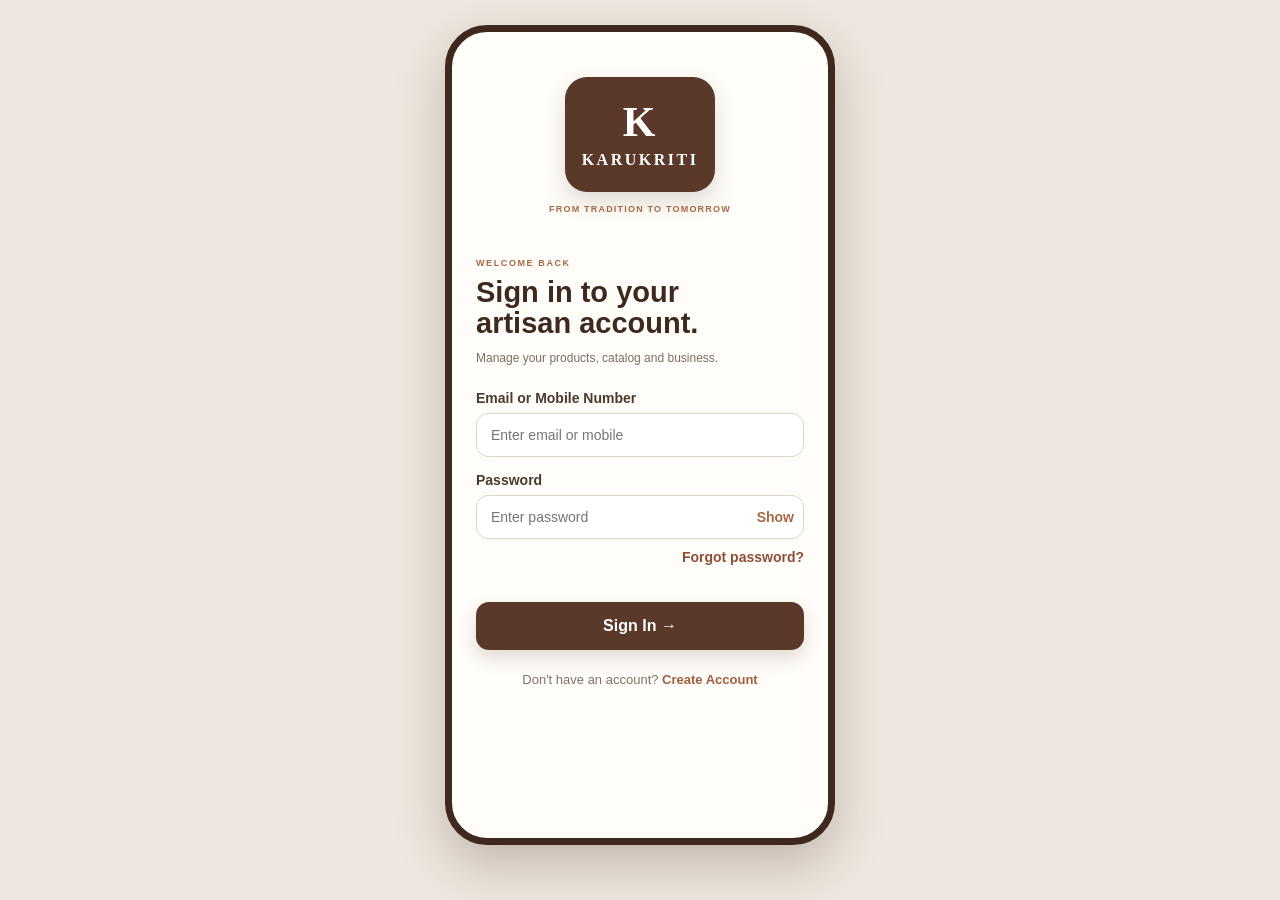
==== commit bd994e67: "Update project files" ====
--- a/Frontend/index.html
+++ b/Frontend/index.html
@@ -80,7 +80,7 @@
 
 
 
-        <!-- AI HERO CARD -->
+        <!-- ================= AI HERO CARD ================= -->
 
         <section class="ai-card">
 
@@ -112,70 +112,7 @@
 
 
 
-        <!-- QUICK ACTIONS -->
-
-        <section class="home-section">
-
-            <div class="section-title">
-                Quick Actions
-            </div>
-
-
-            <div class="quick-grid">
-
-
-                <!-- ADD PRODUCT -->
-
-                <button
-                    class="quick-card"
-                    onclick="goTo('add-product.html')"
-                >
-
-                    <div class="quick-icon">
-                        +
-                    </div>
-
-                    <strong>
-                        Add Product
-                    </strong>
-
-                    <span>
-                        Add your handmade product
-                    </span>
-
-                </button>
-
-
-
-                <!-- VOICE -->
-
-                <button
-                    class="quick-card"
-                    onclick="goTo('add-product.html')"
-                >
-
-                    <div class="quick-icon">
-                        🎙
-                    </div>
-
-                    <strong>
-                        Voice Input
-                    </strong>
-
-                    <span>
-                        Describe your product easily
-                    </span>
-
-                </button>
-
-
-            </div>
-
-        </section>
-
-
-
-        <!-- MY PRODUCTS -->
+        <!-- ================= MY PRODUCTS ================= -->
 
         <section class="home-section">
 
--- a/Frontend/style.css
+++ b/Frontend/style.css
@@ -3116,3 +3116,501 @@
 .brand-tagline {
     font-family: Georgia, "Times New Roman", serif;
 }
+/* FIX MOBILE BOTTOM NAV */
+.app-shell {
+    position: relative;
+}
+
+.bottom-nav {
+    position: absolute !important;
+    bottom: 0;
+    left: 0;
+    width: 100%;
+    height: 68px;
+}
+/* ===== FIX MOBILE APP BOTTOM NAV ===== */
+
+.app-shell {
+    position: relative !important;
+    overflow: hidden;
+}
+
+.bottom-nav {
+    position: absolute !important;
+    left: 0 !important;
+    right: 0 !important;
+    bottom: 0 !important;
+
+    width: 100% !important;
+    height: 68px !important;
+
+    box-sizing: border-box;
+    z-index: 1000;
+}
+/* ===== KARUKRITI LOGIN LOGO UPDATE ===== */
+
+.auth-logo {
+    width: 150px !important;
+    min-height: 115px !important;
+    border-radius: 22px !important;
+    background: #5a382a !important;
+    color: white !important;
+
+    display: flex !important;
+    flex-direction: column !important;
+    align-items: center !important;
+    justify-content: center !important;
+
+    margin: 0 auto 12px !important;
+    padding: 14px 10px !important;
+    box-sizing: border-box !important;
+
+    box-shadow: 0 10px 22px rgba(90, 56, 42, 0.18) !important;
+}
+
+.auth-logo .logo-letter {
+    font-family: Georgia, "Times New Roman", serif !important;
+    font-size: 42px !important;
+    font-weight: 700 !important;
+    line-height: 1 !important;
+    margin-bottom: 8px !important;
+}
+
+.auth-logo .logo-name {
+    font-family: Georgia, "Times New Roman", serif !important;
+    font-size: 16px !important;
+    font-weight: 700 !important;
+    letter-spacing: 2.5px !important;
+    color: #fff !important;
+}
+
+.auth-brand .tagline {
+    font-size: 9px !important;
+    letter-spacing: 1.2px !important;
+    color: #a66a45 !important;
+    margin-top: 0 !important;
+    font-weight: 700 !important;
+}
+/* =========================================
+   ADD PRODUCT PHOTO - FULL IMAGE FIX
+   ========================================= */
+
+.product-preview,
+.image-preview,
+.preview-image,
+#imagePreview {
+    width: 100% !important;
+    height: 360px !important;
+    background: #ffffff !important;
+    border: 1px solid #d9c8bb !important;
+    border-radius: 18px !important;
+
+    display: flex !important;
+    align-items: center !important;
+    justify-content: center !important;
+
+    overflow: hidden !important;
+    box-sizing: border-box !important;
+    padding: 12px !important;
+}
+
+/* Uploaded photo */
+.product-preview img,
+.image-preview img,
+.preview-image img,
+#imagePreview img {
+    width: 100% !important;
+    height: 100% !important;
+
+    /* IMPORTANT: photo crop hobe na */
+    object-fit: contain !important;
+
+    /* side/top-bottom white frame */
+    background: #ffffff !important;
+
+    display: block !important;
+}
+/* =========================================
+   KARUKRITI - LOGIN FONT UPDATE
+   ========================================= */
+
+.auth-shell,
+.auth-shell *,
+.auth-main,
+.auth-content,
+.auth-welcome,
+.auth-form,
+.auth-field,
+.auth-field label,
+.auth-field input,
+.password-wrap,
+.password-wrap input,
+.password-wrap button,
+.forgot-row,
+.forgot-row a,
+.auth-primary,
+.auth-bottom,
+.auth-bottom button,
+.auth-message {
+    font-family: Arial, Helvetica, sans-serif !important;
+}
+
+/* Welcome heading */
+.auth-welcome h1 {
+    font-family: Arial, Helvetica, sans-serif !important;
+    font-weight: 700 !important;
+}
+
+/* Email / Password input */
+.auth-field input {
+    font-family: Arial, Helvetica, sans-serif !important;
+    font-size: 16px !important;
+}
+
+/* Show / Hide */
+.password-wrap button {
+    font-family: Arial, Helvetica, sans-serif !important;
+    font-weight: 700 !important;
+}
+
+/* Forgot password */
+.forgot-row a {
+    font-family: Arial, Helvetica, sans-serif !important;
+}
+
+/* Sign In button */
+.auth-primary {
+    font-family: Arial, Helvetica, sans-serif !important;
+    font-weight: 700 !important;
+}
+
+/* Create Account */
+.auth-bottom,
+.auth-bottom button {
+    font-family: Arial, Helvetica, sans-serif !important;
+}
+/* ===== LOGIN BOX FONT SIZE SMALLER ===== */
+
+.auth-field label {
+    font-size: 14px !important;
+}
+
+.auth-field input {
+    font-size: 14px !important;
+}
+
+.auth-field input::placeholder {
+    font-size: 14px !important;
+}
+
+.password-wrap button {
+    font-size: 14px !important;
+}
+
+.forgot-row a {
+    font-size: 14px !important;
+}
+
+.auth-primary {
+    font-size: 16px !important;
+}
+
+.auth-bottom {
+    font-size: 13px !important;
+}
+
+.auth-bottom button {
+    font-size: 13px !important;
+}
+
+/* =========================================
+   CATALOG RESULT PAGE
+========================================= */
+
+.catalog-result-main {
+    padding: 28px 20px 110px;
+    max-width: 650px;
+    margin: 0 auto;
+}
+
+.catalog-title {
+    font-size: 34px;
+    line-height: 1.1;
+    margin: 8px 0 12px;
+}
+
+.catalog-subtitle {
+    color: #777;
+    line-height: 1.6;
+    margin-bottom: 24px;
+}
+
+.result-image-card {
+    width: 100%;
+    min-height: 260px;
+    border-radius: 20px;
+    overflow: hidden;
+    margin-bottom: 20px;
+    background: #f5f2ed;
+}
+
+.result-image-card img {
+    width: 100%;
+    height: 320px;
+    object-fit: cover;
+    display: block;
+}
+
+.result-image-placeholder {
+    min-height: 260px;
+    display: flex;
+    flex-direction: column;
+    align-items: center;
+    justify-content: center;
+    color: #999;
+}
+
+.result-image-placeholder span {
+    font-size: 48px;
+    margin-bottom: 10px;
+}
+
+.result-card {
+    background: #fff;
+    border-radius: 18px;
+    padding: 20px;
+    margin-bottom: 18px;
+    box-shadow: 0 4px 18px rgba(0,0,0,0.06);
+}
+
+.result-section {
+    margin-bottom: 20px;
+}
+
+.result-section:last-child {
+    margin-bottom: 0;
+}
+
+.result-label {
+    display: block;
+    font-size: 11px;
+    font-weight: 700;
+    letter-spacing: 1px;
+    color: #888;
+    margin-bottom: 8px;
+}
+
+.result-section h2 {
+    margin: 0;
+    font-size: 24px;
+}
+
+.result-section h3 {
+    margin: 0;
+    font-size: 24px;
+}
+
+.result-section p {
+    margin: 0;
+    color: #555;
+    line-height: 1.6;
+}
+
+
+/* =========================================
+   PRICING CARD
+========================================= */
+
+.pricing-card {
+    background: #f5efe5;
+    border-radius: 20px;
+    padding: 22px;
+    margin-bottom: 18px;
+}
+
+.pricing-card-header {
+    display: flex;
+    justify-content: space-between;
+    align-items: flex-start;
+}
+
+.pricing-card-header h2 {
+    margin: 5px 0 0;
+    font-size: 34px;
+}
+
+.ai-price-icon {
+    font-size: 28px;
+}
+
+.pricing-description {
+    color: #666;
+    line-height: 1.5;
+    font-size: 13px;
+    margin: 12px 0 20px;
+}
+
+
+/* =========================================
+   MARKET RANGE
+========================================= */
+
+.market-range {
+    display: flex;
+    align-items: center;
+    justify-content: space-between;
+    gap: 12px;
+    padding: 16px 0;
+    border-top: 1px solid rgba(0,0,0,0.08);
+    border-bottom: 1px solid rgba(0,0,0,0.08);
+}
+
+.market-range-item {
+    flex: 1;
+}
+
+.market-range-item span {
+    display: block;
+    font-size: 11px;
+    color: #777;
+    margin-bottom: 5px;
+}
+
+.market-range-item strong {
+    font-size: 17px;
+}
+
+.market-range-divider {
+    color: #999;
+}
+
+.pricing-note {
+    display: flex;
+    gap: 8px;
+    margin-top: 14px;
+    color: #777;
+    font-size: 12px;
+    line-height: 1.4;
+}
+
+.pricing-note p {
+    margin: 0;
+}
+
+
+/* =========================================
+   PRICING DETAILS
+========================================= */
+
+.result-card-heading {
+    margin-bottom: 16px;
+}
+
+.pricing-details-grid {
+    display: grid;
+    grid-template-columns: 1fr 1fr;
+    gap: 14px;
+}
+
+.pricing-detail-item {
+    background: #f8f8f8;
+    border-radius: 12px;
+    padding: 12px;
+}
+
+.pricing-detail-item span {
+    display: block;
+    color: #888;
+    font-size: 11px;
+    margin-bottom: 5px;
+}
+
+.pricing-detail-item strong {
+    display: block;
+    font-size: 14px;
+    line-height: 1.3;
+}
+
+
+/* =========================================
+   EXPECTED PRICE
+========================================= */
+
+.expected-price-card {
+    background: #fff;
+}
+
+.expected-price-card h3 {
+    font-size: 26px;
+    margin-bottom: 8px;
+}
+
+.expected-price-card p {
+    font-size: 13px;
+    color: #777;
+}
+
+
+/* =========================================
+   AI BOX
+========================================= */
+
+.catalog-ai-box {
+    display: flex;
+    gap: 12px;
+    align-items: flex-start;
+    margin-bottom: 20px;
+}
+
+.ai-info-icon {
+    font-size: 22px;
+}
+
+
+/* =========================================
+   BUTTONS
+========================================= */
+
+.publish-button {
+    width: 100%;
+    margin-bottom: 12px;
+}
+
+.secondary-button {
+    width: 100%;
+    padding: 14px;
+    border: 1px solid #ddd;
+    border-radius: 12px;
+    background: #fff;
+    font-size: 15px;
+    cursor: pointer;
+}
+
+
+/* =========================================
+   MOBILE
+========================================= */
+
+@media (max-width: 480px) {
+
+    .catalog-title {
+        font-size: 30px;
+    }
+
+    .pricing-card-header h2 {
+        font-size: 29px;
+    }
+
+    .result-image-card img {
+        height: 260px;
+    }
+
+    .pricing-details-grid {
+        grid-template-columns: 1fr;
+    }
+
+    .market-range {
+        gap: 8px;
+    }
+
+}
